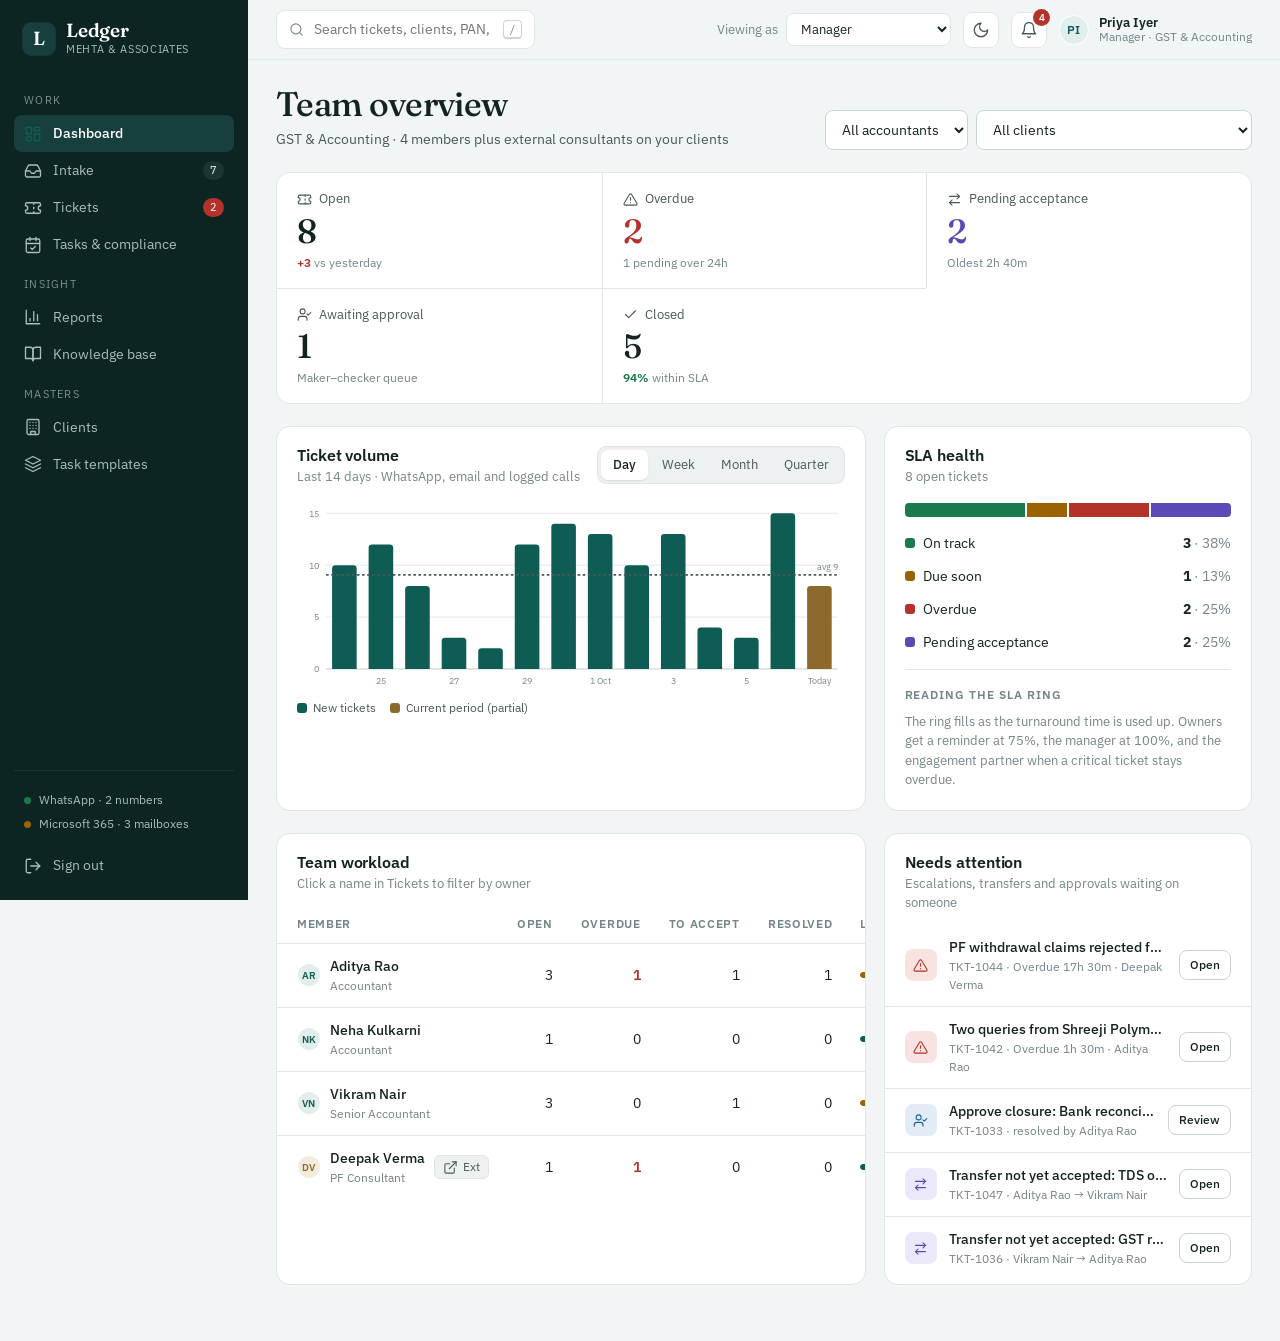
==== qms-ui/index.html @ 0a9cf088 "Add Ledger QMS UI prototype in standalone qms-ui folder Clickable HTML/CSS/JS prototype covering the" ====
<!DOCTYPE html>
<html lang="en">
<head>
<meta charset="UTF-8">
<meta name="viewport" content="width=device-width, initial-scale=1, viewport-fit=cover">
<title>Ledger QMS</title>
<link rel="preconnect" href="https://fonts.googleapis.com">
<link rel="preconnect" href="https://fonts.gstatic.com" crossorigin>
<link rel="stylesheet" href="https://fonts.googleapis.com/css2?family=Fraunces:opsz,wght@9..144,400;9..144,500;9..144,600&family=IBM+Plex+Mono:wght@400;500&family=IBM+Plex+Sans:wght@400;500;600&display=swap">
<link rel="stylesheet" href="assets/css/tokens.css">
<link rel="stylesheet" href="assets/css/app.css">
</head>
<body>
<div id="app"></div>
<script src="assets/js/data.js"></script>
<script src="assets/js/icons.js"></script>
<script src="assets/js/core.js"></script>
<script src="assets/js/views.js"></script>
<script src="assets/js/app.js"></script>
</body>
</html>
---- qms-ui/assets/css/tokens.css ----
/* =====================================================================
   Ledger — QMS design tokens
   Layout concept: a quiet ink-teal "ledger" shell (fixed sidebar + work
   canvas) where colour is reserved for SLA state, so overdue work is the
   loudest thing on any screen.
   All colours are tokens. Light values on :root, dark values redefined
   for prefers-color-scheme and for an explicit [data-theme="dark"].
   ===================================================================== */

:root {
  /* Neutrals — cool porcelain with a slight teal bias */
  --bg: #f2f5f5;
  --surface: #ffffff;
  --surface-2: #f7f9f9;
  --surface-3: #edf1f1;
  --line: #e0e6e5;
  --line-strong: #cbd5d4;
  --ink: #132321;
  --ink-2: #485957;
  --ink-3: #74858a;

  /* Brand — ledger teal, with brass used sparingly for "Key" tier & highlights */
  --brand: #0f5c55;
  --brand-hover: #0b4a44;
  --brand-ink: #ffffff;
  --brand-soft: #e2eeec;
  --brass: #8d6a2c;
  --brass-soft: #f3ecdd;

  /* Sidebar */
  --side: #0c2422;
  --side-ink: #a9bebb;
  --side-ink-strong: #ffffff;
  --side-active: #17403c;
  --side-line: #1a3633;

  /* Semantic / SLA state (never reused as series colours) */
  --ok: #1b7a4b;       --ok-soft: #e2f2e9;
  --warn: #9a6200;     --warn-soft: #faefd7;
  --crit: #b3322a;     --crit-soft: #f8e3e1;
  --pend: #5a4ab5;     --pend-soft: #ebe8f9;
  --info: #23609f;     --info-soft: #e2ecf7;
  --mute: #6c7b7a;     --mute-soft: #eceff0;

  /* Channels */
  --wa: #128c5a;
  --mail: #23609f;
  --phone: #8d6a2c;

  /* Type */
  --font-display: "Fraunces", "Iowan Old Style", Georgia, serif;
  --font-body: "IBM Plex Sans", "Segoe UI", system-ui, -apple-system, sans-serif;
  --font-mono: "IBM Plex Mono", ui-monospace, "SFMono-Regular", Menlo, monospace;

  --fs-xs: 0.75rem;   /* 12 */
  --fs-sm: 0.8125rem; /* 13 */
  --fs-md: 0.875rem;  /* 14 */
  --fs-lg: 1rem;      /* 16 */
  --fs-xl: 1.25rem;   /* 20 */
  --fs-2xl: 1.625rem; /* 26 */
  --fs-3xl: 2.125rem; /* 34 */

  /* Space / shape */
  --r-sm: 6px;
  --r-md: 10px;
  --r-lg: 14px;
  --shadow-1: 0 1px 2px rgba(15, 40, 38, .06), 0 1px 1px rgba(15, 40, 38, .04);
  --shadow-pop: 0 12px 32px rgba(10, 30, 28, .16), 0 2px 6px rgba(10, 30, 28, .08);
  --scrim: rgba(8, 20, 19, .45);
  --side-w: 248px;
}

@media (prefers-color-scheme: dark) {
  :root:not([data-theme="light"]) {
    --bg: #0c1514; --surface: #121f1e; --surface-2: #172725; --surface-3: #1c2f2d;
    --line: #223533; --line-strong: #2e4643;
    --ink: #e4eeec; --ink-2: #a3b6b3; --ink-3: #74898a;
    --brand: #4fb0a3; --brand-hover: #6cc2b6; --brand-ink: #04201d; --brand-soft: #143a36;
    --brass: #d2ab63; --brass-soft: #362c18;
    --side: #08100f; --side-ink: #8fa6a3; --side-ink-strong: #ffffff; --side-active: #15302d; --side-line: #142624;
    --ok: #4cc488; --ok-soft: #11301f;
    --warn: #e2a843; --warn-soft: #33270e;
    --crit: #ef7b70; --crit-soft: #3b1714;
    --pend: #a597f2; --pend-soft: #241f45;
    --info: #78aef0; --info-soft: #132a44;
    --mute: #8a9b9a; --mute-soft: #1d2b2a;
    --wa: #4cc488; --mail: #78aef0; --phone: #d2ab63;
    --shadow-1: 0 1px 2px rgba(0,0,0,.3);
    --shadow-pop: 0 12px 32px rgba(0,0,0,.5), 0 2px 6px rgba(0,0,0,.3);
    --scrim: rgba(0, 0, 0, .6);
    color-scheme: dark;
  }
}

:root[data-theme="dark"] {
  --bg: #0c1514; --surface: #121f1e; --surface-2: #172725; --surface-3: #1c2f2d;
  --line: #223533; --line-strong: #2e4643;
  --ink: #e4eeec; --ink-2: #a3b6b3; --ink-3: #74898a;
  --brand: #4fb0a3; --brand-hover: #6cc2b6; --brand-ink: #04201d; --brand-soft: #143a36;
  --brass: #d2ab63; --brass-soft: #362c18;
  --side: #08100f; --side-ink: #8fa6a3; --side-ink-strong: #ffffff; --side-active: #15302d; --side-line: #142624;
  --ok: #4cc488; --ok-soft: #11301f;
  --warn: #e2a843; --warn-soft: #33270e;
  --crit: #ef7b70; --crit-soft: #3b1714;
  --pend: #a597f2; --pend-soft: #241f45;
  --info: #78aef0; --info-soft: #132a44;
  --mute: #8a9b9a; --mute-soft: #1d2b2a;
  --wa: #4cc488; --mail: #78aef0; --phone: #d2ab63;
  --shadow-1: 0 1px 2px rgba(0,0,0,.3);
  --shadow-pop: 0 12px 32px rgba(0,0,0,.5), 0 2px 6px rgba(0,0,0,.3);
  --scrim: rgba(0, 0, 0, .6);
  color-scheme: dark;
}
---- qms-ui/assets/css/app.css ----
/* =====================================================================
   Ledger — QMS component styles
   Naming: block__element--modifier. Every colour comes from tokens.css.
   ===================================================================== */

*, *::before, *::after { box-sizing: border-box; }
html, body { height: 100%; }
body {
  margin: 0;
  background: var(--bg);
  color: var(--ink);
  font-family: var(--font-body);
  font-size: var(--fs-md);
  line-height: 1.5;
  -webkit-font-smoothing: antialiased;
}
h1, h2, h3, h4 { margin: 0; text-wrap: balance; }
p { margin: 0; }
a { color: var(--brand); text-decoration: none; }
a:hover { text-decoration: underline; }
button, input, select, textarea { font: inherit; color: inherit; }
:focus-visible { outline: 2px solid var(--brand); outline-offset: 2px; border-radius: 4px; }
.mono { font-family: var(--font-mono); font-size: .92em; letter-spacing: -.01em; }
.num { font-variant-numeric: tabular-nums; }
.muted { color: var(--ink-3); }
.ink-2 { color: var(--ink-2); }
.eyebrow { font-size: var(--fs-xs); font-weight: 600; letter-spacing: .08em; text-transform: uppercase; color: var(--ink-3); }
.sr-only { position: absolute; width: 1px; height: 1px; overflow: hidden; clip: rect(0 0 0 0); white-space: nowrap; }
.icon { width: 18px; height: 18px; flex: none; stroke: currentColor; fill: none; stroke-width: 1.75; stroke-linecap: round; stroke-linejoin: round; }
.icon--sm { width: 15px; height: 15px; }
.icon--lg { width: 22px; height: 22px; }

/* ---------- Shell ---------- */
#app { min-height: 100%; }
.shell { display: grid; grid-template-columns: var(--side-w) minmax(0, 1fr); min-height: 100%; }
.sidebar {
  position: sticky; top: 0; height: 100vh; overflow-y: auto;
  background: var(--side); color: var(--side-ink);
  display: flex; flex-direction: column; gap: 4px;
  padding: calc(18px + env(safe-area-inset-top, 0px)) 14px 16px;
}
.brand { display: flex; align-items: center; gap: 10px; padding: 2px 8px 18px; }
.brand__mark {
  width: 34px; height: 34px; border-radius: 9px; display: grid; place-items: center;
  background: var(--side-active); color: var(--side-ink-strong);
  font-family: var(--font-display); font-weight: 600; font-size: 19px; border: 1px solid var(--side-line);
}
.brand__name { font-family: var(--font-display); font-size: 19px; font-weight: 600; color: var(--side-ink-strong); letter-spacing: -.01em; line-height: 1.1; }
.brand__sub { font-size: 11px; color: var(--side-ink); letter-spacing: .06em; text-transform: uppercase; }
.nav__group { font-size: 10.5px; letter-spacing: .12em; text-transform: uppercase; color: var(--side-ink); opacity: .7; padding: 14px 10px 6px; }
.nav__item {
  display: flex; align-items: center; gap: 11px; width: 100%;
  padding: 8px 10px; border-radius: 8px; border: 0; background: none; cursor: pointer;
  color: var(--side-ink); font-size: var(--fs-md); text-align: left; text-decoration: none;
}
.nav__item:hover { background: var(--side-active); color: var(--side-ink-strong); text-decoration: none; }
.nav__item.is-active { background: var(--side-active); color: var(--side-ink-strong); font-weight: 500; }
.nav__item.is-active .icon { color: var(--brand); }
.nav__count { margin-left: auto; font-size: 11px; font-variant-numeric: tabular-nums; padding: 1px 7px; border-radius: 99px; background: var(--side-line); color: var(--side-ink-strong); }
.nav__count--alert { background: var(--crit); color: #fff; }
.sidebar__foot { margin-top: auto; padding-top: 14px; border-top: 1px solid var(--side-line); display: grid; gap: 8px; }
.channel-health { display: grid; gap: 6px; padding: 6px 10px; font-size: 12px; }
.channel-health__row { display: flex; align-items: center; gap: 8px; }
.dot { width: 7px; height: 7px; border-radius: 50%; background: var(--ok); flex: none; }
.dot--warn { background: var(--warn); } .dot--off { background: var(--mute); }

.main { min-width: 0; display: flex; flex-direction: column; }
.topbar {
  position: sticky; top: env(safe-area-inset-top, 0px); z-index: 20;
  display: flex; align-items: center; gap: 12px;
  padding: 10px 28px; background: color-mix(in srgb, var(--bg) 88%, transparent);
  backdrop-filter: blur(8px); border-bottom: 1px solid var(--line);
}
.topbar .topbar__menu { display: none; }
.search {
  flex: 1; max-width: 520px; display: flex; align-items: center; gap: 8px;
  background: var(--surface); border: 1px solid var(--line); border-radius: 9px; padding: 7px 12px; color: var(--ink-3);
}
.search input { border: 0; outline: 0; background: none; flex: 1; min-width: 0; color: var(--ink); }
.kbd { font-family: var(--font-mono); font-size: 11px; border: 1px solid var(--line-strong); border-bottom-width: 2px; border-radius: 4px; padding: 0 5px; color: var(--ink-3); }
.topbar__spacer { flex: 1; }
.role-switch { display: flex; align-items: center; gap: 8px; font-size: var(--fs-sm); color: var(--ink-3); }
.role-switch select { border: 1px solid var(--line); background: var(--surface); border-radius: 8px; padding: 6px 28px 6px 10px; color: var(--ink); }
.iconbtn {
  position: relative; display: inline-grid; place-items: center; width: 36px; height: 36px; border-radius: 9px;
  border: 1px solid var(--line); background: var(--surface); color: var(--ink-2); cursor: pointer;
}
.iconbtn:hover { color: var(--ink); border-color: var(--line-strong); }
.iconbtn__badge { position: absolute; top: -4px; right: -4px; min-width: 17px; height: 17px; border-radius: 99px; background: var(--crit); color: #fff; font-size: 10px; display: grid; place-items: center; padding: 0 4px; font-weight: 600; }
.me { display: flex; align-items: center; gap: 10px; }
.me__text { line-height: 1.2; }
.me__name { font-weight: 600; font-size: var(--fs-sm); }
.me__role { font-size: 11.5px; color: var(--ink-3); }

.page { padding: 26px 28px 56px; display: grid; gap: 22px; align-content: start; min-width: 0; }
.page-head { display: flex; align-items: flex-end; justify-content: space-between; gap: 16px; flex-wrap: wrap; }
.page-head__title { font-family: var(--font-display); font-size: var(--fs-3xl); font-weight: 500; letter-spacing: -.02em; line-height: 1.1; }
.page-head__sub { color: var(--ink-2); margin-top: 6px; max-width: 70ch; }
.page-head__actions { display: flex; gap: 8px; flex-wrap: wrap; align-items: center; }
.crumbs { display: flex; gap: 6px; align-items: center; font-size: var(--fs-sm); color: var(--ink-3); margin-bottom: 8px; }
.crumbs a { color: var(--ink-3); }

/* ---------- Buttons & form ---------- */
.btn {
  display: inline-flex; align-items: center; justify-content: center; gap: 7px; white-space: nowrap;
  padding: 8px 14px; border-radius: 8px; border: 1px solid var(--line-strong);
  background: var(--surface); color: var(--ink); font-weight: 500; font-size: var(--fs-sm); cursor: pointer;
}
.btn:hover { border-color: var(--ink-3); text-decoration: none; }
.btn--primary { background: var(--brand); border-color: var(--brand); color: var(--brand-ink); }
.btn--primary:hover { background: var(--brand-hover); border-color: var(--brand-hover); }
.btn--ghost { background: none; border-color: transparent; color: var(--ink-2); }
.btn--ghost:hover { background: var(--surface-3); border-color: transparent; }
.btn--danger { color: var(--crit); }
.btn--ok { background: var(--ok); border-color: var(--ok); color: var(--surface); }
.btn--sm { padding: 5px 10px; font-size: var(--fs-xs); }
.btn--block { width: 100%; }
.btn[disabled] { opacity: .5; cursor: not-allowed; }

.field { display: grid; gap: 6px; }
.field__label { font-size: var(--fs-sm); font-weight: 500; color: var(--ink-2); }
.field__hint { font-size: var(--fs-xs); color: var(--ink-3); }
.input, .select, .textarea {
  width: 100%; padding: 9px 12px; border-radius: 8px; border: 1px solid var(--line-strong);
  background: var(--surface); color: var(--ink); outline: none;
}
.input:focus, .select:focus, .textarea:focus { border-color: var(--brand); box-shadow: 0 0 0 3px var(--brand-soft); }
.textarea { min-height: 96px; resize: vertical; line-height: 1.5; }
.form-grid { display: grid; grid-template-columns: repeat(2, minmax(0, 1fr)); gap: 14px; }
.form-grid .span-2 { grid-column: 1 / -1; }
.check { display: flex; gap: 10px; align-items: flex-start; font-size: var(--fs-sm); color: var(--ink-2); cursor: pointer; }
.check input { margin-top: 3px; accent-color: var(--brand); }

.switch { position: relative; width: 36px; height: 20px; flex: none; }
.switch input { opacity: 0; width: 100%; height: 100%; position: absolute; margin: 0; cursor: pointer; z-index: 1; }
.switch span { position: absolute; inset: 0; background: var(--line-strong); border-radius: 99px; transition: background .15s; }
.switch span::after { content: ""; position: absolute; top: 2px; left: 2px; width: 16px; height: 16px; border-radius: 50%; background: var(--surface); box-shadow: var(--shadow-1); transition: transform .15s; }
.switch input:checked + span { background: var(--brand); }
.switch input:checked + span::after { transform: translateX(16px); }
.switch input:disabled + span { opacity: .5; }

.segmented { display: inline-flex; padding: 3px; gap: 2px; background: var(--surface-3); border-radius: 9px; border: 1px solid var(--line); }
.segmented button { border: 0; background: none; padding: 5px 12px; border-radius: 7px; font-size: var(--fs-sm); color: var(--ink-2); cursor: pointer; }
.segmented button.is-active { background: var(--surface); color: var(--ink); box-shadow: var(--shadow-1); font-weight: 500; }

.filterbar { display: flex; flex-wrap: wrap; gap: 8px; align-items: center; }
.chip {
  display: inline-flex; align-items: center; gap: 6px; padding: 5px 11px; border-radius: 99px;
  border: 1px solid var(--line-strong); background: var(--surface); font-size: var(--fs-sm); color: var(--ink-2); cursor: pointer;
}
.chip:hover { border-color: var(--ink-3); }
.chip.is-active { background: var(--ink); color: var(--surface); border-color: var(--ink); }
.chip__n { font-variant-numeric: tabular-nums; opacity: .7; }

/* ---------- Pills / badges ---------- */
.pill {
  display: inline-flex; align-items: center; gap: 6px; padding: 2px 9px; border-radius: 99px;
  font-size: var(--fs-xs); font-weight: 500; white-space: nowrap; line-height: 1.6;
  background: var(--mute-soft); color: var(--mute);
}
.pill::before { content: ""; width: 6px; height: 6px; border-radius: 50%; background: currentColor; }
.pill--plain::before { display: none; }
.pill--ok { background: var(--ok-soft); color: var(--ok); }
.pill--warn { background: var(--warn-soft); color: var(--warn); }
.pill--crit { background: var(--crit-soft); color: var(--crit); }
.pill--pend { background: var(--pend-soft); color: var(--pend); }
.pill--info { background: var(--info-soft); color: var(--info); }
.pill--brand { background: var(--brand-soft); color: var(--brand); }
.tier { display: inline-flex; align-items: center; gap: 4px; padding: 1px 7px; border-radius: 5px; font-size: 11px; font-weight: 600; letter-spacing: .04em; text-transform: uppercase; border: 1px solid var(--line-strong); color: var(--ink-2); }
.tier--key { border-color: var(--brass); color: var(--brass); background: var(--brass-soft); }
.tier--retainer { border-color: var(--brand); color: var(--brand); background: var(--brand-soft); }
.tag { display: inline-flex; align-items: center; gap: 5px; padding: 2px 8px; border-radius: 6px; font-size: var(--fs-xs); background: var(--surface-3); color: var(--ink-2); border: 1px solid var(--line); white-space: nowrap; }
.prio { display: inline-flex; align-items: center; gap: 5px; font-size: var(--fs-xs); font-weight: 500; color: var(--ink-2); }
.prio__bars { display: inline-flex; gap: 2px; align-items: flex-end; }
.prio__bars i { width: 3px; border-radius: 1px; background: var(--line-strong); }
.prio__bars i:nth-child(1) { height: 6px; } .prio__bars i:nth-child(2) { height: 9px; } .prio__bars i:nth-child(3) { height: 12px; }
.prio--high .prio__bars i { background: var(--crit); }
.prio--med .prio__bars i:nth-child(-n+2) { background: var(--warn); }
.prio--low .prio__bars i:nth-child(1) { background: var(--ink-3); }

.channel { display: inline-flex; align-items: center; gap: 5px; font-size: var(--fs-xs); color: var(--ink-2); white-space: nowrap; }
.channel--wa .icon { color: var(--wa); } .channel--mail .icon { color: var(--mail); } .channel--phone .icon { color: var(--phone); }

/* Avatar */
.av {
  width: 30px; height: 30px; border-radius: 50%; display: inline-grid; place-items: center; flex: none;
  font-size: 11.5px; font-weight: 600; letter-spacing: .02em;
  background: var(--brand-soft); color: var(--brand); border: 1px solid var(--surface);
}
.av--sm { width: 24px; height: 24px; font-size: 10px; }
.av--lg { width: 40px; height: 40px; font-size: 14px; }
.av--ext { background: var(--brass-soft); color: var(--brass); }
.av-stack { display: inline-flex; }
.av-stack .av + .av { margin-left: -8px; }
.person { display: flex; align-items: center; gap: 9px; min-width: 0; }
.person__name, .person__meta { display: block; }
.person__name { font-weight: 500; white-space: nowrap; overflow: hidden; text-overflow: ellipsis; }
.person__meta { font-size: var(--fs-xs); color: var(--ink-3); }

/* ---------- SLA ring (visual cue for #18) ---------- */
.sla { display: inline-flex; align-items: center; gap: 9px; white-space: nowrap; }
.sla__ring { width: 26px; height: 26px; flex: none; transform: rotate(-90deg); }
.sla__track { stroke: var(--line); fill: none; stroke-width: 4; }
.sla__val { fill: none; stroke-width: 4; stroke-linecap: round; }
.sla--ok .sla__val { stroke: var(--ok); }
.sla--warn .sla__val { stroke: var(--warn); }
.sla--crit .sla__val { stroke: var(--crit); }
.sla--pend .sla__val { stroke: var(--pend); }
.sla--done .sla__val { stroke: var(--ink-3); }
.sla__text { display: grid; line-height: 1.25; }
.sla__main { font-size: var(--fs-sm); font-weight: 500; font-variant-numeric: tabular-nums; }
.sla--crit .sla__main { color: var(--crit); }
.sla--warn .sla__main { color: var(--warn); }
.sla__sub { font-size: 11.5px; color: var(--ink-3); font-variant-numeric: tabular-nums; }

/* ---------- Panels / cards ---------- */
.panel { background: var(--surface); border: 1px solid var(--line); border-radius: var(--r-lg); min-width: 0; }
.panel__head { display: flex; align-items: center; justify-content: space-between; gap: 12px; padding: 16px 20px 0; flex-wrap: wrap; }
.panel__title { font-size: var(--fs-lg); font-weight: 600; letter-spacing: -.005em; }
.panel__sub { font-size: var(--fs-sm); color: var(--ink-3); }
.panel__body { padding: 16px 20px 20px; }
.panel__body--flush { padding: 12px 0 4px; }
.panel--tint { background: var(--surface-2); }

.grid { display: grid; gap: 18px; }
.grid--2 { grid-template-columns: repeat(2, minmax(0, 1fr)); }
.grid--3 { grid-template-columns: repeat(3, minmax(0, 1fr)); }
.grid--main-side { grid-template-columns: minmax(0, 1fr) 360px; align-items: start; }
.grid--wide-narrow { grid-template-columns: minmax(0, 1.6fr) minmax(0, 1fr); }
.stack { display: grid; gap: 12px; }
.row { display: flex; align-items: center; gap: 10px; flex-wrap: wrap; }
.row--between { justify-content: space-between; }

/* KPI strip */
.kpis { display: grid; grid-template-columns: repeat(5, minmax(0, 1fr)); background: var(--surface); border: 1px solid var(--line); border-radius: var(--r-lg); }
.kpi { padding: 16px 20px; border-left: 1px solid var(--line); display: grid; gap: 4px; cursor: pointer; background: none; border-top: 0; border-right: 0; border-bottom: 0; text-align: left; }
.kpi:first-child { border-left: 0; }
.kpi:hover { background: var(--surface-2); }
.kpi__label { display: flex; align-items: center; gap: 7px; font-size: var(--fs-sm); color: var(--ink-2); }
.kpi__value { font-family: var(--font-display); font-size: 2.1rem; font-weight: 500; letter-spacing: -.02em; line-height: 1.1; font-variant-numeric: tabular-nums lining-nums; }
.kpi__delta { font-size: var(--fs-xs); color: var(--ink-3); font-variant-numeric: tabular-nums; }
.kpi__delta b { font-weight: 600; }
.kpi--crit .kpi__value { color: var(--crit); }
.kpi--pend .kpi__value { color: var(--pend); }
.up-bad { color: var(--crit); } .down-good { color: var(--ok); }

/* ---------- Tables ---------- */
.table-wrap { overflow-x: auto; }
.table { width: 100%; border-collapse: collapse; font-size: var(--fs-md); }
.table th {
  text-align: left; font-size: 11.5px; font-weight: 600; letter-spacing: .06em; text-transform: uppercase; color: var(--ink-3);
  padding: 10px 14px; border-bottom: 1px solid var(--line); white-space: nowrap; background: var(--surface);
}
.table td { padding: 12px 14px; border-bottom: 1px solid var(--line); vertical-align: middle; }
.table tr:last-child td { border-bottom: 0; }
.table tbody tr.is-link { cursor: pointer; }
.table tbody tr.is-link:hover td { background: var(--surface-2); }
.table th:first-child, .table td:first-child { padding-left: 20px; }
.table th:last-child, .table td:last-child { padding-right: 20px; }
.table .t-right { text-align: right; }
.t-title { font-weight: 500; color: var(--ink); min-width: 220px; max-width: 380px; }
.t-title small { display: block; font-weight: 400; color: var(--ink-3); font-size: var(--fs-xs); margin-top: 2px; }
.t-id { font-family: var(--font-mono); font-size: var(--fs-xs); color: var(--ink-3); white-space: nowrap; }
.sub-row td { background: var(--surface-2); }
.sub-row .t-title { padding-left: 18px; position: relative; }
.sub-row .t-title::before { content: "↳"; position: absolute; left: 0; color: var(--ink-3); }

.meter { height: 6px; border-radius: 99px; background: var(--surface-3); overflow: hidden; min-width: 80px; }
.meter > i { display: block; height: 100%; border-radius: 99px; background: var(--brand); }
.meter--warn > i { background: var(--warn); } .meter--crit > i { background: var(--crit); }

/* ---------- Tabs ---------- */
.tabs { display: flex; gap: 4px; border-bottom: 1px solid var(--line); overflow-x: auto; }
.tab { border: 0; background: none; padding: 10px 12px; font-size: var(--fs-md); color: var(--ink-2); cursor: pointer; border-bottom: 2px solid transparent; margin-bottom: -1px; white-space: nowrap; display: inline-flex; gap: 7px; align-items: center; }
.tab:hover { color: var(--ink); }
.tab.is-active { color: var(--ink); border-bottom-color: var(--brand); font-weight: 500; }
.tab__n { font-size: 11px; padding: 0 6px; border-radius: 99px; background: var(--surface-3); color: var(--ink-2); font-variant-numeric: tabular-nums; }

/* ---------- Charts ---------- */
.chart { width: 100%; min-width: 480px; display: block; overflow: visible; }
.chart text { fill: var(--ink-3); font-size: 11px; font-family: var(--font-body); }
.chart .grid-line { stroke: var(--line); stroke-width: 1; }
.chart .axis-line { stroke: var(--line-strong); stroke-width: 1; }
.chart .bar { fill: var(--brand); }
.chart .bar--today { fill: var(--brass); }
.chart .bar:hover, .chart .hit:hover + .bar { opacity: .8; }
.chart .hit { fill: transparent; cursor: pointer; }
.chart .line { fill: none; stroke: var(--ink-2); stroke-width: 2; stroke-dasharray: 3 3; }
.legend { display: flex; flex-wrap: wrap; gap: 14px; font-size: var(--fs-xs); color: var(--ink-2); }
.legend__sw { display: inline-block; width: 10px; height: 10px; border-radius: 3px; margin-right: 6px; vertical-align: -1px; }
.stackbar { display: flex; height: 14px; gap: 2px; border-radius: 4px; overflow: hidden; }
.stackbar > i { display: block; height: 100%; }
.hbar { display: grid; grid-template-columns: 140px minmax(0, 1fr) 54px; align-items: center; gap: 12px; font-size: var(--fs-sm); }
.hbar__track { height: 10px; background: var(--surface-3); border-radius: 0 4px 4px 0; }
.hbar__fill { height: 100%; background: var(--brand); border-radius: 0 4px 4px 0; }
.hbar__fill--warn { background: var(--warn); }
.hbar__label { white-space: nowrap; overflow: hidden; text-overflow: ellipsis; color: var(--ink-2); }
.hbar__val { text-align: right; font-variant-numeric: tabular-nums; font-weight: 500; }
.tooltip {
  position: fixed; z-index: 100; pointer-events: none; background: var(--ink); color: var(--surface);
  padding: 7px 10px; border-radius: 7px; font-size: var(--fs-xs); box-shadow: var(--shadow-pop); max-width: 240px; line-height: 1.4;
}

/* ---------- Attention list ---------- */
.alist { display: grid; }
.alist__item { display: grid; grid-template-columns: auto minmax(0, 1fr) auto; gap: 12px; align-items: center; padding: 12px 20px; border-top: 1px solid var(--line); cursor: pointer; }
.alist__item:first-child { border-top: 0; }
.alist__item:hover { background: var(--surface-2); }
.alist__icon { width: 32px; height: 32px; border-radius: 8px; display: grid; place-items: center; }
.alist__icon--crit { background: var(--crit-soft); color: var(--crit); }
.alist__icon--pend { background: var(--pend-soft); color: var(--pend); }
.alist__icon--warn { background: var(--warn-soft); color: var(--warn); }
.alist__icon--info { background: var(--info-soft); color: var(--info); }
.alist__title { font-weight: 500; white-space: nowrap; overflow: hidden; text-overflow: ellipsis; }
.alist__meta { font-size: var(--fs-xs); color: var(--ink-3); }

/* ---------- Ticket detail ---------- */
.stepper { display: flex; align-items: center; gap: 0; overflow-x: auto; padding: 2px 0; }
.step { display: flex; align-items: center; gap: 8px; font-size: var(--fs-sm); color: var(--ink-3); white-space: nowrap; }
.step__dot { width: 22px; height: 22px; border-radius: 50%; display: grid; place-items: center; border: 1.5px solid var(--line-strong); background: var(--surface); font-size: 11px; }
.step.is-done { color: var(--ink-2); }
.step.is-done .step__dot { background: var(--brand); border-color: var(--brand); color: var(--brand-ink); }
.step.is-current { color: var(--ink); font-weight: 600; }
.step.is-current .step__dot { border-color: var(--brand); box-shadow: 0 0 0 4px var(--brand-soft); }
.step__line { width: 34px; height: 1.5px; background: var(--line-strong); margin: 0 10px; flex: none; }
.step__line.is-done { background: var(--brand); }

.banner { display: flex; gap: 14px; align-items: flex-start; padding: 14px 16px; border-radius: var(--r-md); border: 1px solid; }
.banner--pend { background: var(--pend-soft); border-color: color-mix(in srgb, var(--pend) 30%, transparent); }
.banner--pend .banner__icon { color: var(--pend); }
.banner--crit { background: var(--crit-soft); border-color: color-mix(in srgb, var(--crit) 30%, transparent); }
.banner--crit .banner__icon { color: var(--crit); }
.banner--info { background: var(--info-soft); border-color: color-mix(in srgb, var(--info) 30%, transparent); }
.banner--info .banner__icon { color: var(--info); }
.banner--ok { background: var(--ok-soft); border-color: color-mix(in srgb, var(--ok) 30%, transparent); }
.banner--ok .banner__icon { color: var(--ok); }
.banner__body { flex: 1 1 260px; min-width: 0; display: grid; gap: 3px; }
.banner__title { font-weight: 600; }
.banner__text { font-size: var(--fs-sm); color: var(--ink-2); }
.banner__actions { display: flex; gap: 8px; flex-wrap: wrap; align-self: center; }

.thread { display: grid; gap: 14px; }
.msg { display: grid; grid-template-columns: auto minmax(0, 1fr); gap: 12px; }
.msg__bubble { border: 1px solid var(--line); border-radius: 4px 12px 12px 12px; padding: 12px 14px; background: var(--surface); }
.msg--team .msg__bubble { background: var(--brand-soft); border-color: transparent; }
.msg--note .msg__bubble { background: var(--brass-soft); border-color: transparent; }
.msg--system { grid-template-columns: 1fr; }
.msg--system .msg__bubble { background: none; border: 1px dashed var(--line-strong); color: var(--ink-3); font-size: var(--fs-sm); border-radius: 10px; padding: 8px 12px; display: flex; gap: 8px; align-items: center; }
.msg__head { display: flex; gap: 8px; align-items: baseline; flex-wrap: wrap; margin-bottom: 4px; }
.msg__who { font-weight: 600; font-size: var(--fs-sm); }
.msg__when { font-size: var(--fs-xs); color: var(--ink-3); }
.msg__text { white-space: pre-line; }
.attach { display: inline-flex; align-items: center; gap: 8px; padding: 6px 10px; border: 1px solid var(--line); border-radius: 8px; font-size: var(--fs-xs); background: var(--surface); margin-top: 8px; margin-right: 6px; }

.composer { border: 1px solid var(--line-strong); border-radius: var(--r-md); background: var(--surface); overflow: hidden; }
.composer__tabs { display: flex; gap: 2px; padding: 6px 6px 0; border-bottom: 1px solid var(--line); background: var(--surface-2); }
.composer__tab { border: 0; background: none; padding: 7px 12px; font-size: var(--fs-sm); color: var(--ink-3); cursor: pointer; border-radius: 7px 7px 0 0; }
.composer__tab.is-active { background: var(--surface); color: var(--ink); font-weight: 500; box-shadow: 0 1px 0 var(--surface); }
.composer textarea { border: 0; width: 100%; min-height: 92px; padding: 12px 14px; resize: vertical; outline: none; background: var(--surface); }
.composer__foot { display: flex; justify-content: space-between; align-items: center; gap: 10px; padding: 8px 10px 10px 14px; flex-wrap: wrap; }

.dl { display: grid; grid-template-columns: 130px minmax(0, 1fr); gap: 10px 14px; font-size: var(--fs-sm); }
.dl dt { color: var(--ink-3); }
.dl dd { margin: 0; min-width: 0; }

.timeline { display: grid; gap: 0; position: relative; }
.tl { display: grid; grid-template-columns: 18px minmax(0, 1fr); gap: 12px; padding-bottom: 14px; position: relative; }
.tl::before { content: ""; position: absolute; left: 8px; top: 16px; bottom: 0; width: 1.5px; background: var(--line); }
.tl:last-child::before { display: none; }
.tl__dot { width: 11px; height: 11px; border-radius: 50%; margin: 5px 0 0 3px; background: var(--surface); border: 2px solid var(--ink-3); z-index: 1; }
.tl__dot--brand { border-color: var(--brand); background: var(--brand); }
.tl__dot--pend { border-color: var(--pend); }
.tl__dot--crit { border-color: var(--crit); background: var(--crit); }
.tl__text { font-size: var(--fs-sm); }
.tl__meta { font-size: var(--fs-xs); color: var(--ink-3); }

.ladder { display: grid; gap: 0; }
.ladder__step { display: grid; grid-template-columns: 30px minmax(0, 1fr) auto; gap: 12px; align-items: center; padding: 10px 0; border-top: 1px solid var(--line); }
.ladder__step:first-child { border-top: 0; }
.ladder__n { width: 26px; height: 26px; border-radius: 50%; display: grid; place-items: center; background: var(--surface-3); font-size: 12px; font-weight: 600; color: var(--ink-2); }
.ladder__step.is-now .ladder__n { background: var(--crit); color: #fff; }
.ladder__step.is-done .ladder__n { background: var(--brand); color: var(--brand-ink); }

/* ---------- Inbox ---------- */
.inbox { display: grid; grid-template-columns: 220px minmax(0, 1fr) minmax(0, 1.15fr); border: 1px solid var(--line); border-radius: var(--r-lg); background: var(--surface); overflow: hidden; min-height: 640px; }
.inbox__rail { border-right: 1px solid var(--line); padding: 14px 10px; display: grid; gap: 2px; align-content: start; background: var(--surface-2); }
.inbox__railitem { display: flex; align-items: center; gap: 9px; padding: 7px 10px; border-radius: 8px; border: 0; background: none; cursor: pointer; font-size: var(--fs-sm); color: var(--ink-2); text-align: left; width: 100%; }
.inbox__railitem:hover { background: var(--surface-3); }
.inbox__railitem.is-active { background: var(--surface); color: var(--ink); font-weight: 500; box-shadow: var(--shadow-1); }
.inbox__railitem .nav__count { background: var(--surface-3); color: var(--ink-2); }
.inbox__list { border-right: 1px solid var(--line); overflow-y: auto; max-height: 760px; }
.inbox__item { display: grid; gap: 6px; padding: 14px 16px; border-bottom: 1px solid var(--line); cursor: pointer; }
.inbox__item:hover { background: var(--surface-2); }
.inbox__item.is-active { background: var(--brand-soft); }
.inbox__from { display: flex; justify-content: space-between; gap: 8px; font-size: var(--fs-sm); }
.inbox__from b { font-weight: 600; white-space: nowrap; overflow: hidden; text-overflow: ellipsis; }
.inbox__snip { font-size: var(--fs-sm); color: var(--ink-2); display: -webkit-box; -webkit-line-clamp: 2; -webkit-box-orient: vertical; overflow: hidden; }
.inbox__detail { padding: 22px 24px; display: grid; gap: 18px; align-content: start; overflow-y: auto; max-height: 760px; min-width: 0; }
.verdict { display: inline-flex; align-items: center; gap: 6px; font-size: var(--fs-xs); font-weight: 500; }
.verdict--ticket { color: var(--brand); } .verdict--skip { color: var(--ink-3); } .verdict--split { color: var(--pend); } .verdict--link { color: var(--info); }
.ai-card { border: 1px solid var(--line); border-radius: var(--r-md); background: var(--surface-2); padding: 16px; display: grid; gap: 14px; }
.ai-card__head { display: flex; align-items: center; gap: 8px; font-weight: 600; }
.ai-card__head .icon { color: var(--brand); }
.conf { display: flex; align-items: center; gap: 8px; font-size: var(--fs-xs); color: var(--ink-3); }
.route { display: grid; grid-template-columns: repeat(3, minmax(0, 1fr)); gap: 8px; }
.route__cell { border: 1px solid var(--line); border-radius: 8px; padding: 10px; background: var(--surface); display: grid; gap: 6px; }

/* ---------- Calendar ---------- */
.cal { display: grid; grid-template-columns: repeat(7, minmax(0, 1fr)); border-top: 1px solid var(--line); border-left: 1px solid var(--line); }
.cal__dow { padding: 8px 10px; font-size: 11px; letter-spacing: .08em; text-transform: uppercase; color: var(--ink-3); border-right: 1px solid var(--line); border-bottom: 1px solid var(--line); background: var(--surface-2); }
.cal__day { min-height: 104px; padding: 8px; border-right: 1px solid var(--line); border-bottom: 1px solid var(--line); display: grid; gap: 4px; align-content: start; }
.cal__day--out { background: var(--surface-2); color: var(--ink-3); }
.cal__day--today { background: var(--brand-soft); }
.cal__date { font-size: var(--fs-xs); font-weight: 600; font-variant-numeric: tabular-nums; }
.cal__ev { font-size: 11px; line-height: 1.3; padding: 3px 6px; border-radius: 5px; background: var(--surface-3); color: var(--ink); border: 1px solid var(--line); cursor: pointer; }
.cal__ev--crit { background: var(--crit-soft); border-color: transparent; color: var(--crit); }
.cal__ev--warn { background: var(--warn-soft); border-color: transparent; color: var(--warn); }
.cal__ev--ok { background: var(--ok-soft); border-color: transparent; color: var(--ok); }

/* ---------- Knowledge base ---------- */
.kb-search { display: flex; gap: 10px; align-items: center; background: var(--surface); border: 1px solid var(--line-strong); border-radius: 12px; padding: 12px 16px; }
.kb-search input { border: 0; outline: 0; flex: 1; font-size: var(--fs-lg); background: none; min-width: 0; }
.kb-card { display: grid; gap: 10px; padding: 18px 20px; border-top: 1px solid var(--line); }
.kb-card:first-child { border-top: 0; }
.kb-card__q { font-family: var(--font-display); font-size: 1.15rem; font-weight: 500; letter-spacing: -.01em; }
.kb-card__a { color: var(--ink-2); max-width: 80ch; }
.kb-card__meta { display: flex; gap: 14px; flex-wrap: wrap; font-size: var(--fs-xs); color: var(--ink-3); align-items: center; }

/* ---------- Matrix (SLA master) ---------- */
.matrix td, .matrix th { text-align: center; }
.matrix td:first-child, .matrix th:first-child { text-align: left; }
.matrix .cell-in { width: 72px; text-align: center; padding: 5px 6px; border-radius: 6px; border: 1px solid var(--line); background: var(--surface); font-variant-numeric: tabular-nums; }

/* ---------- Drawer / modal / toast ---------- */
.scrim { position: fixed; inset: 0; background: var(--scrim); z-index: 60; display: flex; justify-content: flex-end; animation: fade .15s ease; }
.scrim--center { justify-content: center; align-items: center; padding: 16px; }
.drawer { width: min(520px, 100%); height: 100%; background: var(--surface); display: flex; flex-direction: column; box-shadow: var(--shadow-pop); animation: slide .2s ease; }
.modal { width: min(560px, 100%); max-height: 90vh; background: var(--surface); border-radius: var(--r-lg); display: flex; flex-direction: column; box-shadow: var(--shadow-pop); animation: pop .18s ease; }
.sheet__head { display: flex; justify-content: space-between; align-items: flex-start; gap: 12px; padding: calc(20px + env(safe-area-inset-top, 0px)) 22px 14px; border-bottom: 1px solid var(--line); }
.modal .sheet__head { padding-top: 20px; }
.sheet__title { font-family: var(--font-display); font-size: var(--fs-xl); font-weight: 500; }
.sheet__body { padding: 20px 22px; overflow-y: auto; display: grid; gap: 16px; }
.sheet__foot { padding: 14px 22px calc(14px + env(safe-area-inset-bottom, 0px)); border-top: 1px solid var(--line); display: flex; justify-content: flex-end; gap: 8px; margin-top: auto; flex-wrap: wrap; }
.pick { display: grid; gap: 6px; max-height: 260px; overflow-y: auto; }
.pick__opt { display: grid; grid-template-columns: auto minmax(0, 1fr) auto; gap: 10px; align-items: center; padding: 9px 12px; border: 1px solid var(--line); border-radius: 9px; cursor: pointer; }
.pick__opt:hover { border-color: var(--line-strong); }
.pick__opt.is-active { border-color: var(--brand); background: var(--brand-soft); }
.toasts { position: fixed; right: 20px; bottom: calc(20px + env(safe-area-inset-bottom, 0px)); z-index: 90; display: grid; gap: 8px; }
.toast { background: var(--ink); color: var(--surface); padding: 11px 16px; border-radius: 10px; font-size: var(--fs-sm); box-shadow: var(--shadow-pop); display: flex; gap: 10px; align-items: center; animation: pop .2s ease; max-width: 360px; }
.toast .icon { color: var(--brand-soft); }
@keyframes fade { from { opacity: 0; } }
@keyframes slide { from { transform: translateX(24px); opacity: .6; } }
@keyframes pop { from { transform: translateY(6px) scale(.98); opacity: 0; } }

/* ---------- Login ---------- */
.login { min-height: 100vh; display: grid; grid-template-columns: minmax(0, 1.05fr) minmax(0, 1fr); background: var(--surface); }
.login__art {
  background: var(--side); color: var(--side-ink); padding: 44px 52px; display: flex; flex-direction: column; justify-content: space-between; gap: 32px;
  position: relative; overflow: hidden;
}
.login__art::after {
  content: ""; position: absolute; inset: 0; pointer-events: none;
  background-image: repeating-linear-gradient(0deg, transparent 0 31px, var(--side-line) 31px 32px);
  opacity: .9;
}
.login__art > * { position: relative; z-index: 1; }
.login__quote { font-family: var(--font-display); font-size: clamp(1.8rem, 3.2vw, 2.7rem); line-height: 1.15; color: var(--side-ink-strong); font-weight: 400; letter-spacing: -.02em; max-width: 18ch; }
.login__quote em { font-style: italic; color: var(--brand); }
.ledger-preview { display: grid; gap: 8px; max-width: 420px; }
.ledger-preview__row { display: grid; grid-template-columns: auto minmax(0, 1fr) auto; gap: 12px; align-items: center; padding: 10px 14px; border-radius: 10px; background: var(--side-active); border: 1px solid var(--side-line); font-size: var(--fs-sm); color: var(--side-ink-strong); }
.ledger-preview__row .t-id { color: var(--side-ink); }
.login__form { display: grid; place-items: center; padding: 40px 24px; background: var(--bg); }
.login__card { width: min(400px, 100%); display: grid; gap: 18px; }
.login__card h1 { font-family: var(--font-display); font-size: var(--fs-3xl); font-weight: 500; letter-spacing: -.02em; }
.divider { display: flex; align-items: center; gap: 12px; color: var(--ink-3); font-size: var(--fs-xs); }
.divider::before, .divider::after { content: ""; height: 1px; flex: 1; background: var(--line); }
.ms-logo { display: inline-grid; grid-template-columns: 7px 7px; gap: 1.5px; }
.ms-logo i { width: 7px; height: 7px; display: block; }

/* ---------- Misc ---------- */
.legend-cues { display: flex; gap: 16px; flex-wrap: wrap; font-size: var(--fs-xs); color: var(--ink-2); align-items: center; }
.empty { padding: 40px 20px; text-align: center; color: var(--ink-3); }
.kv { display: grid; gap: 2px; }
.kv__k { font-size: var(--fs-xs); color: var(--ink-3); }
.kv__v { font-weight: 500; }
.code-chip { font-family: var(--font-mono); font-size: var(--fs-xs); background: var(--surface-3); padding: 3px 8px; border-radius: 6px; border: 1px solid var(--line); color: var(--ink); overflow-wrap: anywhere; }
.divider-v { width: 1px; align-self: stretch; background: var(--line); }
.phase-tag { font-size: 10.5px; font-weight: 600; letter-spacing: .06em; text-transform: uppercase; padding: 2px 7px; border-radius: 5px; background: var(--info-soft); color: var(--info); }

/* ---------- Responsive ---------- */
@media (max-width: 1280px) {
  .kpis { grid-template-columns: repeat(3, minmax(0, 1fr)); }
  .kpi:nth-child(4) { border-left: 0; }
  .kpi:nth-child(n+4) { border-top: 1px solid var(--line); }
  .grid--main-side { grid-template-columns: minmax(0, 1fr) 320px; }
  .inbox { grid-template-columns: 190px minmax(0, 1fr) minmax(0, 1.1fr); }
}
@media (max-width: 1080px) {
  .grid--main-side, .grid--wide-narrow, .grid--3 { grid-template-columns: minmax(0, 1fr); }
  .inbox { grid-template-columns: minmax(0, 1fr); }
  .inbox__rail { display: flex; overflow-x: auto; border-right: 0; border-bottom: 1px solid var(--line); }
  .inbox__railitem { width: auto; white-space: nowrap; }
  .inbox__list { border-right: 0; max-height: 360px; border-bottom: 1px solid var(--line); }
  .inbox__rail .eyebrow { display: none; }
}
@media (max-width: 900px) {
  .shell { grid-template-columns: minmax(0, 1fr); }
  .sidebar { position: fixed; left: 0; top: 0; bottom: 0; width: 272px; z-index: 70; transform: translateX(-100%); transition: transform .2s ease; height: 100%; }
  .shell.nav-open .sidebar { transform: none; box-shadow: var(--shadow-pop); }
  .shell.nav-open::after { content: ""; position: fixed; inset: 0; background: var(--scrim); z-index: 65; }
  .topbar { padding: 10px 16px; }
  .topbar .topbar__menu { display: inline-grid; }
  .page { padding: 20px 16px 48px; }
  .grid--2 { grid-template-columns: minmax(0, 1fr); }
  .me__text, .role-switch label, .kbd { display: none; }
  .login { grid-template-columns: minmax(0, 1fr); }
  .login__art { padding: 32px 24px; }
  .ledger-preview { display: none; }
}
@media (max-width: 640px) {
  .kpis { grid-template-columns: repeat(2, minmax(0, 1fr)); }
  .kpi { border-left: 1px solid var(--line) !important; border-top: 1px solid var(--line) !important; }
  .kpi:nth-child(odd) { border-left: 0 !important; }
  .kpi:nth-child(-n+2) { border-top: 0 !important; }
  .kpi:last-child { grid-column: 1 / -1; }
  .page-head__title { font-size: var(--fs-2xl); }
  .form-grid { grid-template-columns: minmax(0, 1fr); }
  .route { grid-template-columns: minmax(0, 1fr); }
  .hbar { grid-template-columns: 96px minmax(0, 1fr) 44px; }
  .dl { grid-template-columns: 110px minmax(0, 1fr); }
  .search { display: none; }
  .cal { grid-template-columns: repeat(7, minmax(44px, 1fr)); }
  .cal__day { min-height: 64px; padding: 4px; }
  .cal__ev { font-size: 0; padding: 0; height: 6px; border-radius: 3px; }
  .banner { flex-wrap: wrap; }
  .banner__actions { width: 100%; justify-content: flex-end; }
}
@media (prefers-reduced-motion: reduce) {
  *, *::before, *::after { animation: none !important; transition: none !important; }
}
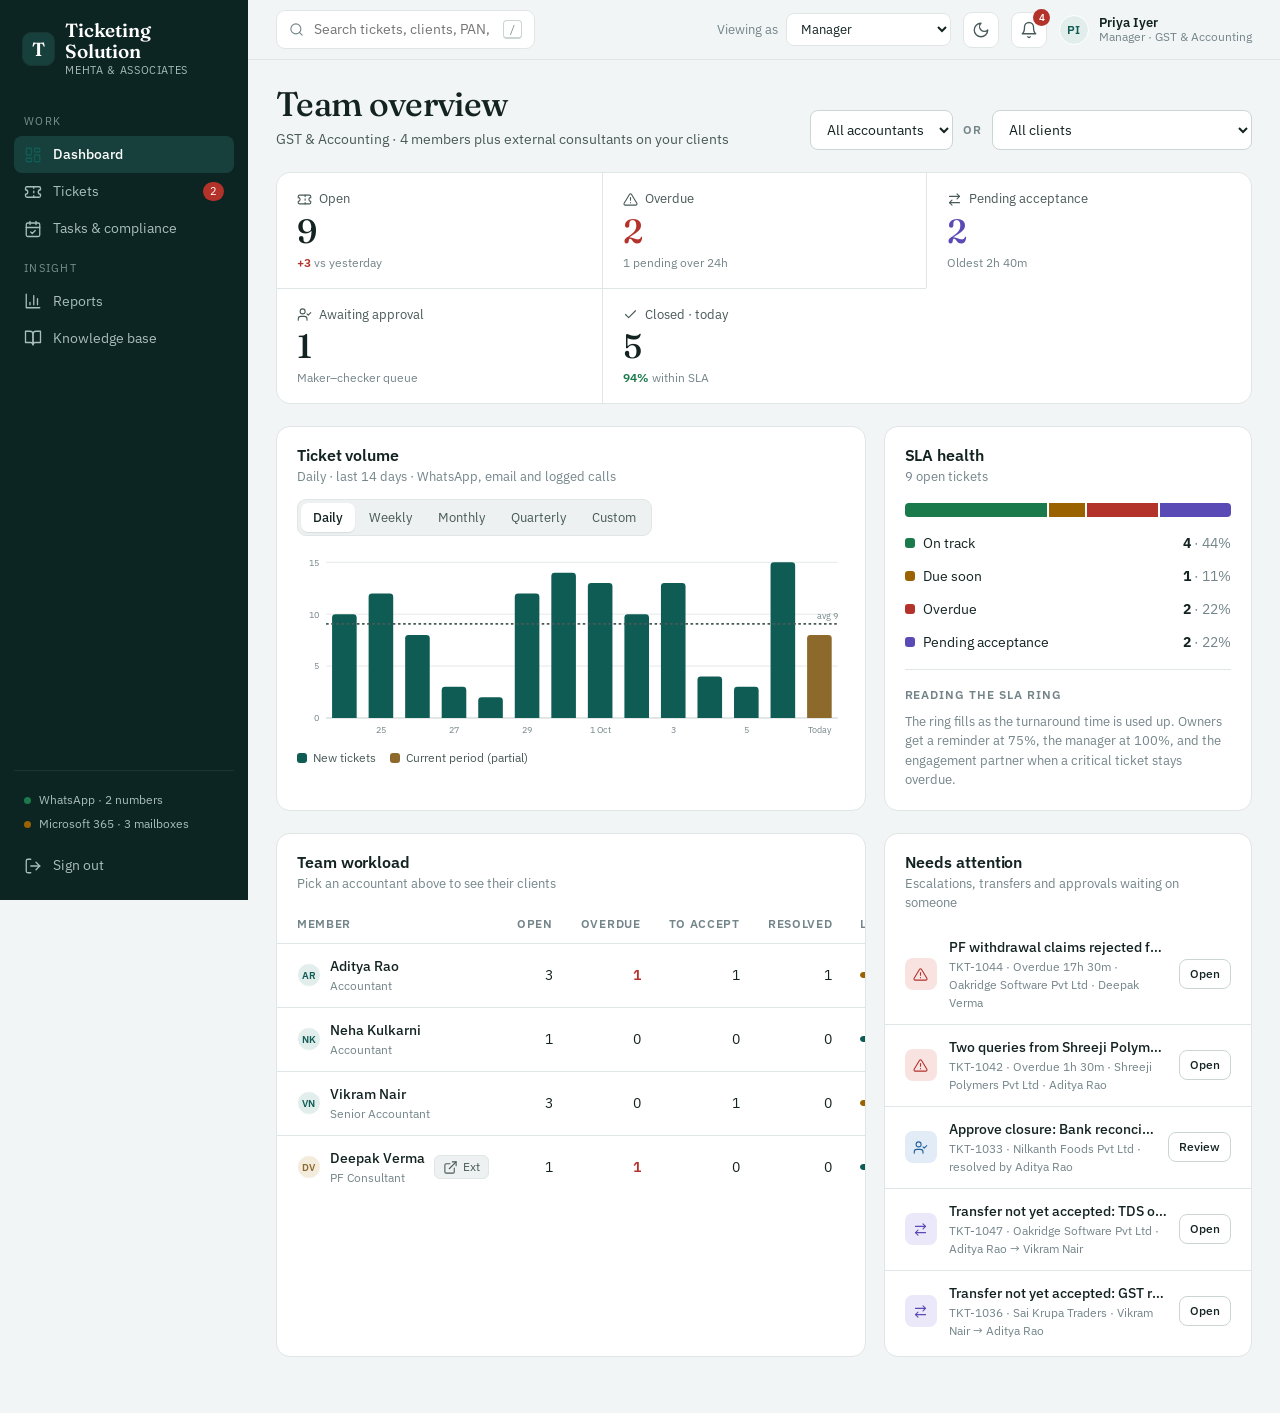
==== commit 9df2bc3d: "Rename the prototype from Ledger to Ticketing Solution Co-Authored-By: Claude Opus 5.5 <noreply@anth" ====
--- a/qms-ui/index.html
+++ b/qms-ui/index.html
@@ -3,7 +3,7 @@
 <head>
 <meta charset="UTF-8">
 <meta name="viewport" content="width=device-width, initial-scale=1, viewport-fit=cover">
-<title>Ledger QMS</title>
+<title>Ticketing Solution</title>
 <link rel="preconnect" href="https://fonts.googleapis.com">
 <link rel="preconnect" href="https://fonts.gstatic.com" crossorigin>
 <link rel="stylesheet" href="https://fonts.googleapis.com/css2?family=Fraunces:opsz,wght@9..144,400;9..144,500;9..144,600&family=IBM+Plex+Mono:wght@400;500&family=IBM+Plex+Sans:wght@400;500;600&display=swap">
--- a/qms-ui/assets/css/tokens.css
+++ b/qms-ui/assets/css/tokens.css
@@ -1,5 +1,5 @@
 /* =====================================================================
-   Ledger — QMS design tokens
+   Ticketing Solution — design tokens
    Layout concept: a quiet ink-teal "ledger" shell (fixed sidebar + work
    canvas) where colour is reserved for SLA state, so overdue work is the
    loudest thing on any screen.
--- a/qms-ui/assets/css/app.css
+++ b/qms-ui/assets/css/app.css
@@ -1,5 +1,5 @@
 /* =====================================================================
-   Ledger — QMS component styles
+   Ticketing Solution — component styles
    Naming: block__element--modifier. Every colour comes from tokens.css.
    ===================================================================== */
 
@@ -28,6 +28,7 @@
 .sr-only { position: absolute; width: 1px; height: 1px; overflow: hidden; clip: rect(0 0 0 0); white-space: nowrap; }
 .icon { width: 18px; height: 18px; flex: none; stroke: currentColor; fill: none; stroke-width: 1.75; stroke-linecap: round; stroke-linejoin: round; }
 .icon--sm { width: 15px; height: 15px; }
+.icon--xs { width: 12px; height: 12px; }
 .icon--lg { width: 22px; height: 22px; }
 
 /* ---------- Shell ---------- */
@@ -139,10 +140,12 @@
 .switch input:checked + span::after { transform: translateX(16px); }
 .switch input:disabled + span { opacity: .5; }
 
-.segmented { display: inline-flex; padding: 3px; gap: 2px; background: var(--surface-3); border-radius: 9px; border: 1px solid var(--line); }
+.segmented { max-width: 100%; overflow-x: auto; display: inline-flex; padding: 3px; gap: 2px; background: var(--surface-3); border-radius: 9px; border: 1px solid var(--line); }
 .segmented button { border: 0; background: none; padding: 5px 12px; border-radius: 7px; font-size: var(--fs-sm); color: var(--ink-2); cursor: pointer; }
 .segmented button.is-active { background: var(--surface); color: var(--ink); box-shadow: var(--shadow-1); font-weight: 500; }
 
+.period { display: flex; flex-wrap: wrap; align-items: center; gap: 8px; }
+.period__date .input { width: auto; padding: 6px 10px; font-size: var(--fs-sm); }
 .filterbar { display: flex; flex-wrap: wrap; gap: 8px; align-items: center; }
 .chip {
   display: inline-flex; align-items: center; gap: 6px; padding: 5px 11px; border-radius: 99px;
@@ -260,12 +263,26 @@
 .table .t-right { text-align: right; }
 .t-title { font-weight: 500; color: var(--ink); min-width: 220px; max-width: 380px; }
 .t-title small { display: block; font-weight: 400; color: var(--ink-3); font-size: var(--fs-xs); margin-top: 2px; }
+.tkt-no { display: inline-block; font-family: var(--font-mono); font-size: var(--fs-sm); font-weight: 500; color: var(--ink); background: var(--surface-3); border: 1px solid var(--line); border-radius: 6px; padding: 2px 8px; white-space: nowrap; letter-spacing: -.01em; }
+.tkt-no--sub { font-size: var(--fs-xs); color: var(--ink-2); margin-left: 14px; }
+.tkt-no--sm { font-size: var(--fs-xs); }
+.tkt-no--lg { font-size: var(--fs-md); padding: 3px 10px; background: var(--brand-soft); color: var(--brand); border-color: transparent; }
+.group-label { display: inline-flex; align-items: center; gap: 4px; font-size: 11px; font-weight: 600; letter-spacing: .04em; text-transform: uppercase; color: var(--brass); }
+.or-sep { font-size: var(--fs-xs); font-weight: 600; letter-spacing: .08em; text-transform: uppercase; color: var(--ink-3); padding: 0 2px; }
+.group-row td { background: var(--surface-2); }
+.group-row .group-toggle { display: inline-flex; align-items: center; gap: 8px; border: 0; background: none; padding: 0; cursor: pointer; font-weight: 600; font-size: var(--fs-md); color: var(--ink); text-align: left; }
+.group-row .group-toggle .icon { transition: transform .15s; color: var(--ink-3); }
+.group-row.is-collapsed .group-toggle .icon { transform: rotate(-90deg); }
+.child-row td:first-child { padding-left: 46px; }
+.child-row .t-title { position: relative; }
+.child-row .t-title::before { content: "└"; position: absolute; left: -18px; top: 0; color: var(--ink-3); font-weight: 400; }
+.section-row td { background: var(--surface-2); font-size: var(--fs-xs); font-weight: 600; letter-spacing: .06em; text-transform: uppercase; color: var(--ink-3); padding-top: 9px; padding-bottom: 9px; }
 .t-id { font-family: var(--font-mono); font-size: var(--fs-xs); color: var(--ink-3); white-space: nowrap; }
 .sub-row td { background: var(--surface-2); }
 .sub-row .t-title { padding-left: 18px; position: relative; }
 .sub-row .t-title::before { content: "↳"; position: absolute; left: 0; color: var(--ink-3); }
 
-.meter { height: 6px; border-radius: 99px; background: var(--surface-3); overflow: hidden; min-width: 80px; }
+.meter { height: 6px; border-radius: 99px; background: var(--surface-3); overflow: hidden; min-width: 60px; }
 .meter > i { display: block; height: 100%; border-radius: 99px; background: var(--brand); }
 .meter--warn > i { background: var(--warn); } .meter--crit > i { background: var(--crit); }
 
@@ -306,6 +323,11 @@
 .alist__item { display: grid; grid-template-columns: auto minmax(0, 1fr) auto; gap: 12px; align-items: center; padding: 12px 20px; border-top: 1px solid var(--line); cursor: pointer; }
 .alist__item:first-child { border-top: 0; }
 .alist__item:hover { background: var(--surface-2); }
+.alist__item.no-link { cursor: default; }
+.alist__item.no-link:hover { background: none; }
+.alist__item.no-link .btn { display: none; }
+.kpi.no-link { cursor: default; }
+.kpi.no-link:hover { background: none; }
 .alist__icon { width: 32px; height: 32px; border-radius: 8px; display: grid; place-items: center; }
 .alist__icon--crit { background: var(--crit-soft); color: var(--crit); }
 .alist__icon--pend { background: var(--pend-soft); color: var(--pend); }
@@ -380,6 +402,12 @@
 .ladder__n { width: 26px; height: 26px; border-radius: 50%; display: grid; place-items: center; background: var(--surface-3); font-size: 12px; font-weight: 600; color: var(--ink-2); }
 .ladder__step.is-now .ladder__n { background: var(--crit); color: #fff; }
 .ladder__step.is-done .ladder__n { background: var(--brand); color: var(--brand-ink); }
+
+/* ---------- Multi-department parts ---------- */
+.dept-grid { display: grid; grid-template-columns: repeat(auto-fill, minmax(220px, 1fr)); gap: 12px; }
+.dept-card { display: grid; gap: 10px; align-content: start; padding: 14px; border: 1px solid var(--line); border-radius: var(--r-md); background: var(--surface-2); color: inherit; }
+.dept-card:hover { border-color: var(--line-strong); text-decoration: none; background: var(--surface); }
+.dept-card__q { font-weight: 500; line-height: 1.4; }
 
 /* ---------- Inbox ---------- */
 .inbox { display: grid; grid-template-columns: 220px minmax(0, 1fr) minmax(0, 1.15fr); border: 1px solid var(--line); border-radius: var(--r-lg); background: var(--surface); overflow: hidden; min-height: 640px; }
@@ -395,6 +423,7 @@
 .inbox__from { display: flex; justify-content: space-between; gap: 8px; font-size: var(--fs-sm); }
 .inbox__from b { font-weight: 600; white-space: nowrap; overflow: hidden; text-overflow: ellipsis; }
 .inbox__snip { font-size: var(--fs-sm); color: var(--ink-2); display: -webkit-box; -webkit-line-clamp: 2; -webkit-box-orient: vertical; overflow: hidden; }
+.inbox__back { display: none; }
 .inbox__detail { padding: 22px 24px; display: grid; gap: 18px; align-content: start; overflow-y: auto; max-height: 760px; min-width: 0; }
 .verdict { display: inline-flex; align-items: center; gap: 6px; font-size: var(--fs-xs); font-weight: 500; }
 .verdict--ticket { color: var(--brand); } .verdict--skip { color: var(--ink-3); } .verdict--split { color: var(--pend); } .verdict--link { color: var(--info); }
@@ -435,6 +464,27 @@
 .scrim { position: fixed; inset: 0; background: var(--scrim); z-index: 60; display: flex; justify-content: flex-end; animation: fade .15s ease; }
 .scrim--center { justify-content: center; align-items: center; padding: 16px; }
 .drawer { width: min(520px, 100%); height: 100%; background: var(--surface); display: flex; flex-direction: column; box-shadow: var(--shadow-pop); animation: slide .2s ease; }
+.drawer--wide { width: min(760px, 100%); }
+.chip-check { position: relative; display: inline-flex; cursor: pointer; }
+.chip-check input { position: absolute; opacity: 0; width: 1px; height: 1px; }
+.chip-check span { padding: 6px 12px; border-radius: 99px; border: 1px solid var(--line-strong); font-size: var(--fs-sm); color: var(--ink-2); background: var(--surface); }
+.chip-check input:checked + span { background: var(--brand-soft); border-color: var(--brand); color: var(--brand); font-weight: 500; }
+.chip-check input:focus-visible + span { outline: 2px solid var(--brand); outline-offset: 2px; }
+.onb-list { display: grid; gap: 14px; }
+.onb-group { border: 1px solid var(--line); border-radius: var(--r-md); overflow: hidden; }
+.onb-group__head { display: flex; justify-content: space-between; align-items: center; gap: 8px; padding: 8px 8px 8px 14px; background: var(--surface-2); border-bottom: 1px solid var(--line); }
+.onb-group__title { font-weight: 600; font-size: var(--fs-sm); }
+.onb-group > .field__hint { padding: 10px 14px !important; }
+.onb-task { display: grid; grid-template-columns: auto minmax(0, 1fr) 170px; gap: 12px; align-items: center; padding: 10px 14px; border-top: 1px solid var(--line); }
+.onb-task:first-of-type { border-top: 0; }
+.onb-task input[type="checkbox"] { width: 16px; height: 16px; accent-color: var(--brand); margin: 0; }
+.onb-task__main { display: grid; gap: 4px; cursor: pointer; min-width: 0; }
+.onb-task__name { font-weight: 500; }
+.onb-task__meta { font-size: var(--fs-xs); color: var(--ink-3); display: flex; flex-wrap: wrap; gap: 6px; align-items: center; }
+.onb-task__owner { padding: 6px 8px; font-size: var(--fs-sm); }
+.onb-task:has(input:not(:checked)) .onb-task__main, .onb-task:has(input:not(:checked)) .onb-task__owner { opacity: .5; }
+.onb-summary { font-size: var(--fs-sm); color: var(--ink-2); }
+.input[aria-invalid="true"] { border-color: var(--crit); }
 .modal { width: min(560px, 100%); max-height: 90vh; background: var(--surface); border-radius: var(--r-lg); display: flex; flex-direction: column; box-shadow: var(--shadow-pop); animation: pop .18s ease; }
 .sheet__head { display: flex; justify-content: space-between; align-items: flex-start; gap: 12px; padding: calc(20px + env(safe-area-inset-top, 0px)) 22px 14px; border-bottom: 1px solid var(--line); }
 .modal .sheet__head { padding-top: 20px; }
@@ -498,10 +548,12 @@
 @media (max-width: 1080px) {
   .grid--main-side, .grid--wide-narrow, .grid--3 { grid-template-columns: minmax(0, 1fr); }
   .inbox { grid-template-columns: minmax(0, 1fr); }
-  .inbox__rail { display: flex; overflow-x: auto; border-right: 0; border-bottom: 1px solid var(--line); }
-  .inbox__railitem { width: auto; white-space: nowrap; }
+  .inbox { min-height: 0; }
+  .inbox__rail { display: flex; align-items: center; gap: 4px; overflow-x: auto; padding: 10px; border-right: 0; border-bottom: 1px solid var(--line); }
+  .inbox__railitem { width: auto; flex: none; white-space: nowrap; }
+  .inbox__rail .eyebrow, .inbox__health { display: none; }
   .inbox__list { border-right: 0; max-height: 360px; border-bottom: 1px solid var(--line); }
-  .inbox__rail .eyebrow { display: none; }
+  .inbox__detail { max-height: none; overflow: visible; }
 }
 @media (max-width: 900px) {
   .shell { grid-template-columns: minmax(0, 1fr); }
@@ -517,6 +569,15 @@
   .login__art { padding: 32px 24px; }
   .ledger-preview { display: none; }
 }
+@media (max-width: 700px) {
+  /* Phone: list first; tapping a message opens it full-width with a back button */
+  .inbox__list { max-height: none; border-bottom: 0; }
+  .inbox:not(.is-detail) .inbox__detail { display: none; }
+  .inbox.is-detail .inbox__rail, .inbox.is-detail .inbox__list { display: none; }
+  .inbox__back { display: inline-flex; justify-self: start; margin: -6px 0 -4px -8px; }
+  .inbox__detail { padding: 18px 16px; }
+  .ai-card__head { flex-wrap: wrap; }
+}
 @media (max-width: 640px) {
   .kpis { grid-template-columns: repeat(2, minmax(0, 1fr)); }
   .kpi { border-left: 1px solid var(--line) !important; border-top: 1px solid var(--line) !important; }
@@ -525,10 +586,14 @@
   .kpi:last-child { grid-column: 1 / -1; }
   .page-head__title { font-size: var(--fs-2xl); }
   .form-grid { grid-template-columns: minmax(0, 1fr); }
+  .onb-task { grid-template-columns: auto minmax(0, 1fr); }
+  .onb-task__owner { grid-column: 2; }
   .route { grid-template-columns: minmax(0, 1fr); }
   .hbar { grid-template-columns: 96px minmax(0, 1fr) 44px; }
   .dl { grid-template-columns: 110px minmax(0, 1fr); }
   .search { display: none; }
+  .segmented button { padding: 5px 9px; }
+  .period__date .input { padding: 5px 8px; }
   .cal { grid-template-columns: repeat(7, minmax(44px, 1fr)); }
   .cal__day { min-height: 64px; padding: 4px; }
   .cal__ev { font-size: 0; padding: 0; height: 6px; border-radius: 3px; }
